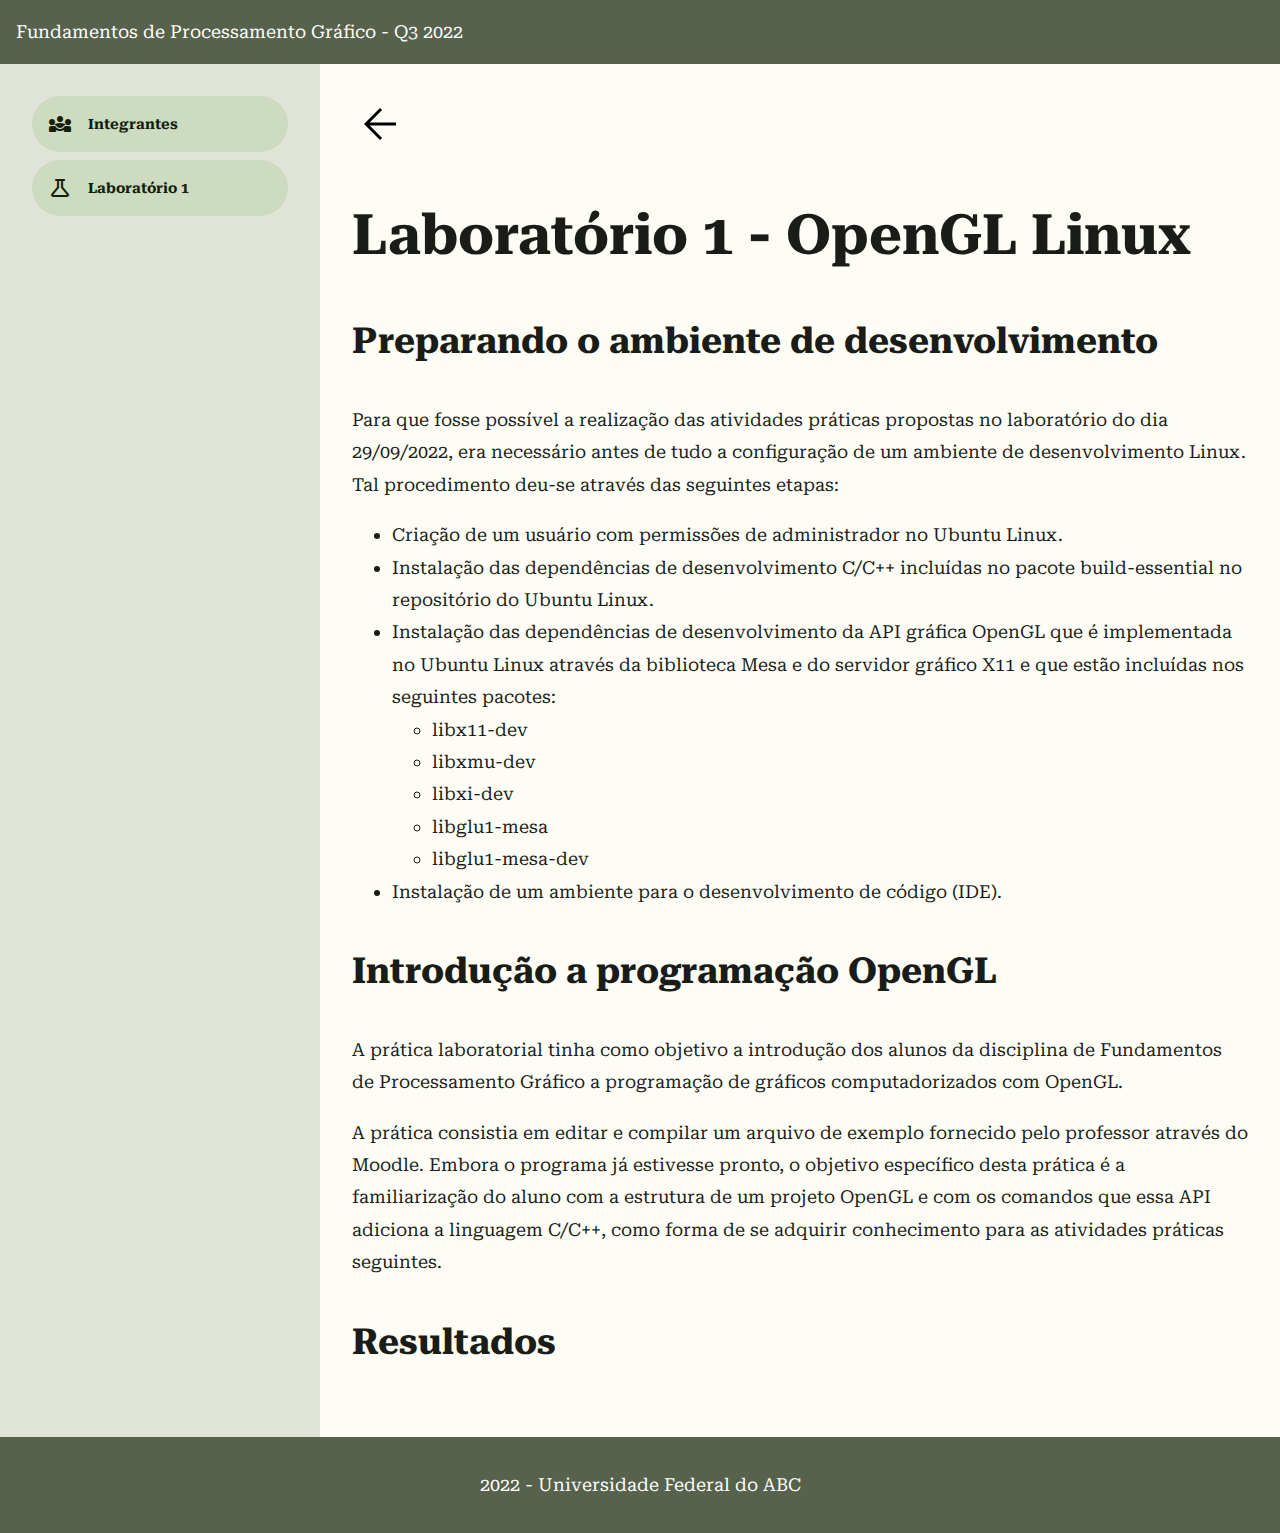
==== lab1.html @ c9dc5fba "Adicionada página do relatório do laboratório 1" ====
<!DOCTYPE html>
<html lang="pt-BR">

<head>
    <meta charset="UTF-8">
    <meta http-equiv="X-UA-Compatible" content="IE=edge">
    <meta name="viewport" content="width=device-width, initial-scale=1.0">
    <title>Fundamentos de Processamento Gráfico</title>
    <link rel="preconnect" href="https://fonts.googleapis.com">
    <link rel="preconnect" href="https://fonts.gstatic.com" crossorigin>
    <link
        href="https://fonts.googleapis.com/css2?family=Roboto+Serif:opsz,wght@8..144,400;8..144,500;8..144,600;8..144,700&display=swap"
        rel="stylesheet">
    <link rel="stylesheet"
        href="https://fonts.googleapis.com/css2?family=Material+Symbols+Rounded:opsz,wght,FILL,GRAD@48,400,1,0" />
    <link rel="stylesheet" href="style.css">
</head>

<body>
    <div class="container">
        <header>
            <p>
                Fundamentos de Processamento Gráfico - Q3 2022
            </p>
        </header>

        <aside>
            <nav class="sitemap">
                <ul>
                    <li>
                        <a href="index.html">
                            <span class="material-symbols-rounded">
                                diversity_3
                            </span>
                            Integrantes
                        </a>
                    </li>
                    <li>
                        <a href="#lab1">
                            <span class="material-symbols-rounded">
                                science
                            </span>
                            Laboratório 1
                        </a>
                    </li>
                </ul>
            </nav>
        </aside>

        <main>
            <a href="index.html" title="Voltar" class="back-button">
                <span class="back-icon"></span>
            </a>

            <h1 class="title">Laboratório 1 - OpenGL Linux</h1>

            <section>
                <h3>Preparando o ambiente de desenvolvimento</h3>

                <article>
                    <p>
                        Para que fosse possível a realização das atividades práticas propostas no laboratório do dia
                        29/09/2022, era necessário antes de tudo a configuração de um ambiente de desenvolvimento Linux.
                        Tal procedimento deu-se através das seguintes etapas:
                    </p>

                    <ul>
                        <li>Criação de um usuário com permissões de administrador no Ubuntu Linux.</li>
                        <li>Instalação das dependências de desenvolvimento C/C++ incluídas no pacote build-essential no
                            repositório do Ubuntu Linux.</li>
                        <li>Instalação das dependências de desenvolvimento da API gráfica OpenGL que é implementada no
                            Ubuntu Linux através da biblioteca Mesa e do servidor gráfico X11 e que estão incluídas nos
                            seguintes pacotes:

                            <ul>
                                <li>libx11-dev</li>
                                <li>libxmu-dev</li>
                                <li>libxi-dev</li>
                                <li>libglu1-mesa</li>
                                <li>libglu1-mesa-dev</li>
                            </ul>
                        </li>
                        <li>Instalação de um ambiente para o desenvolvimento de código (IDE).</li>
                    </ul>
                </article>
            </section>

            <section>
                <h3>Introdução a programação OpenGL</h3>

                <article>
                    <p>
                        A prática laboratorial tinha como objetivo a introdução dos alunos da disciplina de Fundamentos
                        de Processamento Gráfico a programação de gráficos computadorizados com OpenGL.
                    </p>

                    <p>
                        A prática consistia em editar e compilar um arquivo de exemplo fornecido pelo professor através
                        do Moodle. Embora o programa já estivesse pronto, o objetivo específico desta prática é a
                        familiarização do aluno com a estrutura de um projeto OpenGL e com os comandos que essa API
                        adiciona a linguagem C/C++, como forma de se adquirir conhecimento para as atividades práticas
                        seguintes.
                    </p>
                </article>
            </section>

            <section>
                <h3>Resultados</h3>
            </section>
        </main>

        <footer>
            <p>2022 - Universidade Federal do ABC</p>
        </footer>
    </div>
</body>

</html>
---- style.css ----
html,
body {
  height: 100%;
  margin: 0;
  font-family: "Roboto Serif", serif;
  background-color: #fdfdf6;
}

h1 {
  font-size: 3.5rem;
}

h2 {
  font-size: 3rem;
}

h3 {
  font-size: 2.25rem;
}

h4 {
  font-size: 1.5rem;
}

body {
  font-size: 1.125rem;
  font-weight: 400;
  color: #1a1c18;
  line-height: 1.5;
}

.container {
  height: auto;
  display: grid;
  grid-template-columns: 1fr 3fr;
  grid-template-rows: min-content auto min-content;
}

header {
  grid-column: 1/3;
  grid-row: 1/2;
  display: flex;
  align-items: center;
  height: 64px;
  padding: 0 16px 0 16px;
  background-color: #56624b;
}

header > p {
  margin: 0;
  line-height: 64px;
  color: #fff;
}

aside {
  grid-column: 1/2;
  grid-row: 2/3;
  background-color: #e0e4d6;
}

.sitemap {
  padding: 32px;
}

.sitemap ul {
  margin: 0;
  padding: 0;
  list-style-type: none;
}

.sitemap ul li {
  padding: 0 16px 0 16px;
  line-height: 56px;
  background-color: #cddbc0;
  border-radius: 28px;
  margin: 0 0 8px 0;
}

.sitemap ul li a {
  display: flex;
  column-gap: 16px;
  align-items: center;
  font-size: 0.875rem;
  font-weight: 700;
  color: #141e0c;
  text-decoration: none;
}

main {
  grid-column: 2/3;
  grid-row: 2/3;
  padding: 32px;
}

article {
  line-height: 1.8;
}

footer {
  grid-column: 1/3;
  grid-row: 3/4;
  display: flex;
  justify-content: center;
  align-items: center;
  height: 96px;
  padding: 0 16px 0 16px;
  background-color: #56624b;
}

footer > p {
  margin: 0;
  color: #ffffff;
}

hr {
  height: 1px;
  background-color: #74796d;
  border: none;
}

.title {
  font-weight: 700;
  color: #1a1c18;
}

.about-me {
  display: flex;
  align-items: center;
  column-gap: 16px;
  padding: 16px;
  border-radius: 24px;
  background-color: #dae7ca;
}

.about-me:not(:last-child) {
  margin-bottom: 16px;
}

.about-me h4 {
  margin: 0 0 12px 0;
  color: #141e0c;
}

.about-me p {
  font-size: 1rem;
  color: #141e0c;
  font-style: italic;
  margin: 8px 0 0 0;
}

.profile-picture {
  width: 128px;
  height: 128px;
  border-radius: 100%;
}

.fav-links ul {
  display: flex;
  column-gap: 16px;
  margin: 0;
  padding: 0;
  list-style-type: none;
}

.fav-links ul li {
  display: flex;
  justify-content: center;
  align-items: center;
  width: 96px;
  height: 96px;
  background-color: #dae7ca;
  border-radius: 24px;
}

.icon {
  height: 56px;
}

.back-button {
  display: inline-flex;
  justify-content: center;
  align-items: center;
  width: 56px;
  height: 56px;
  border-radius: 100%;
}

.back-button:hover {
  background-color: #cddbc0;
}

.back-icon {
  display: inline-block;
  width: 48px;
  height: 48px;
  background: url(arrow_back.svg);
}
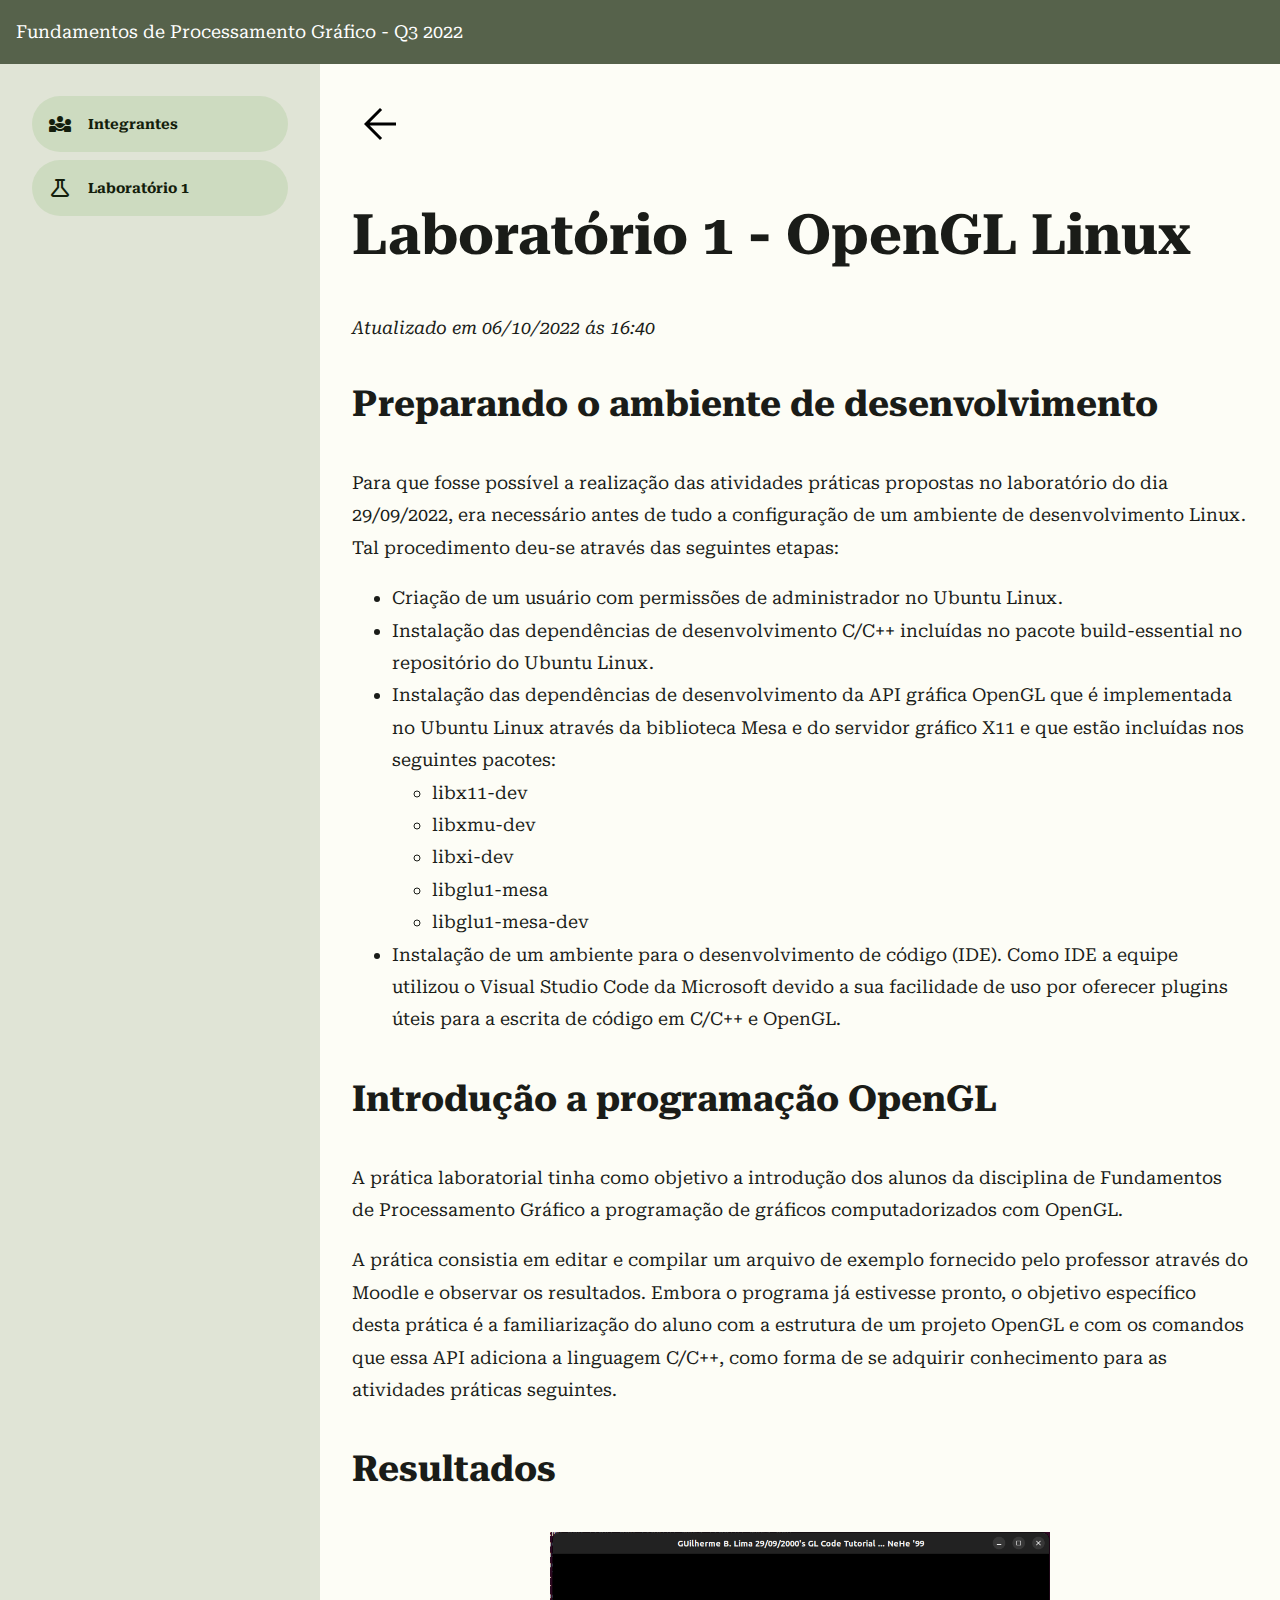
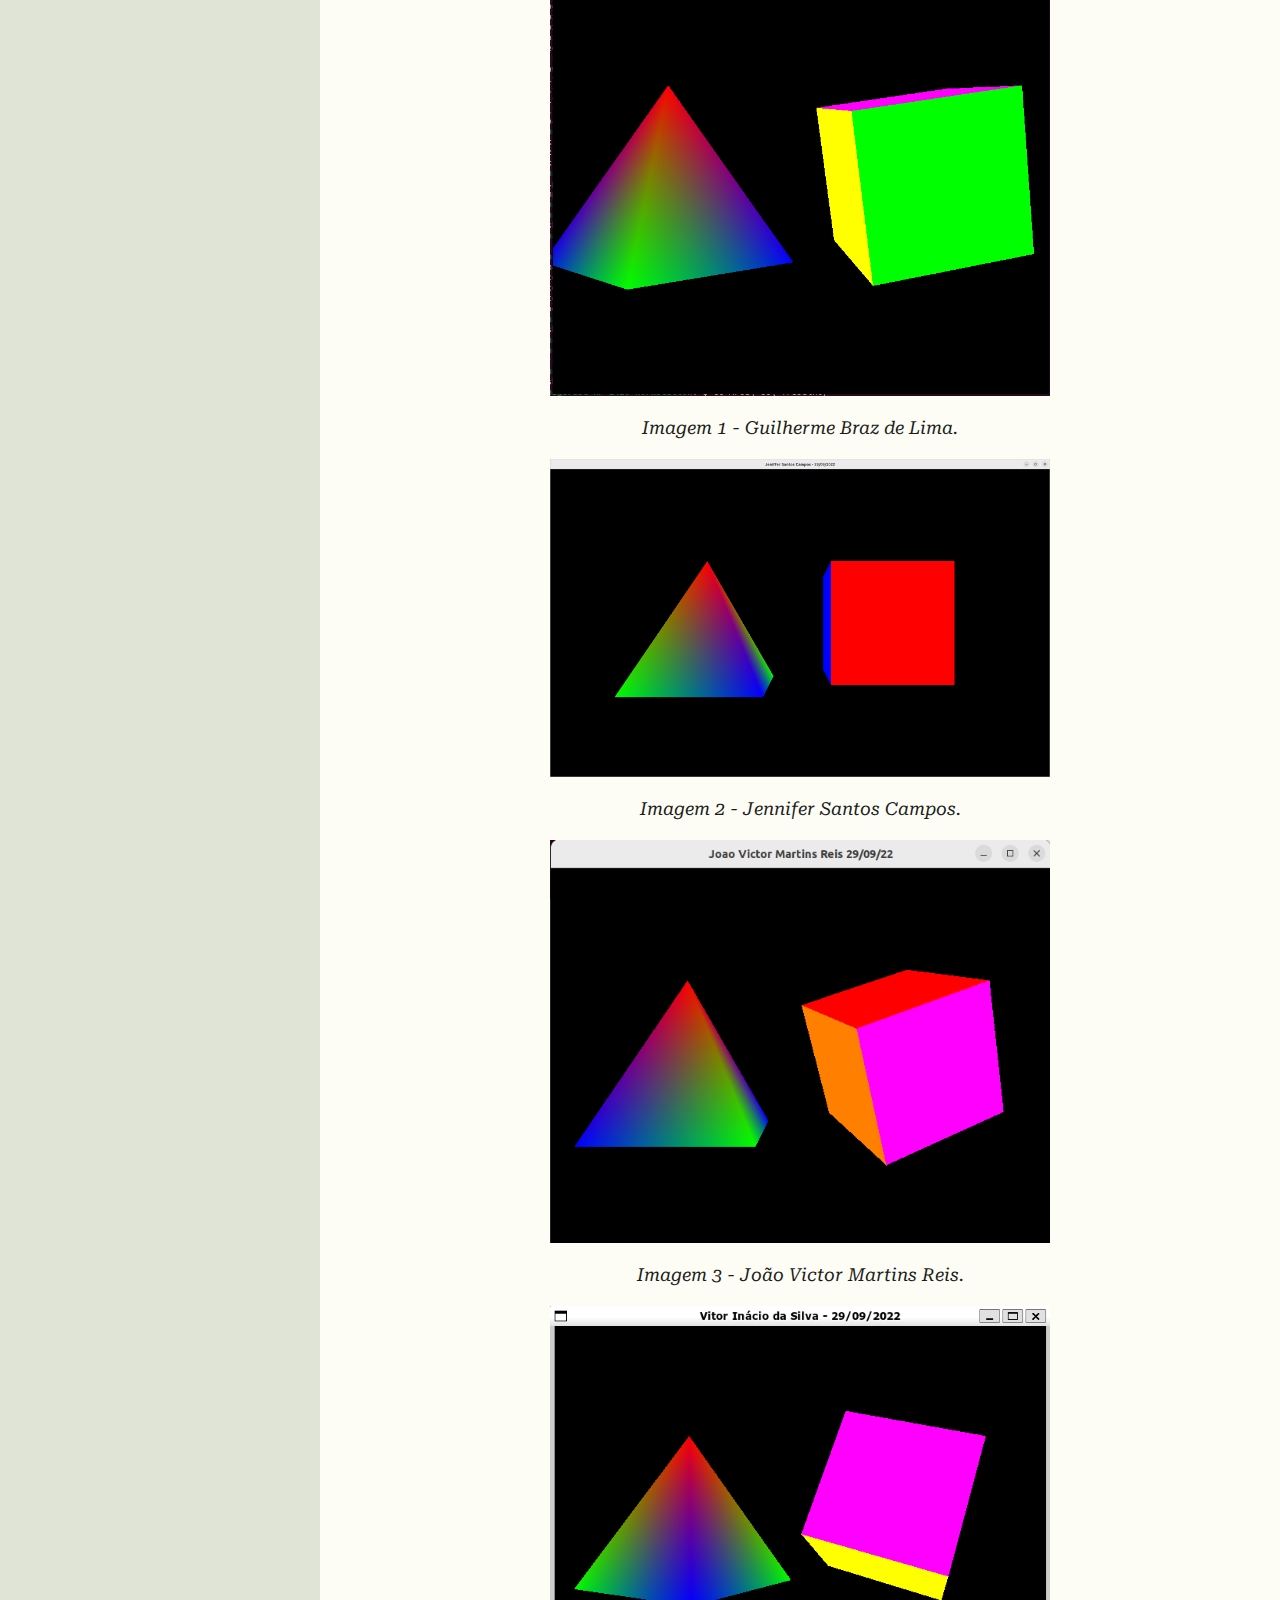
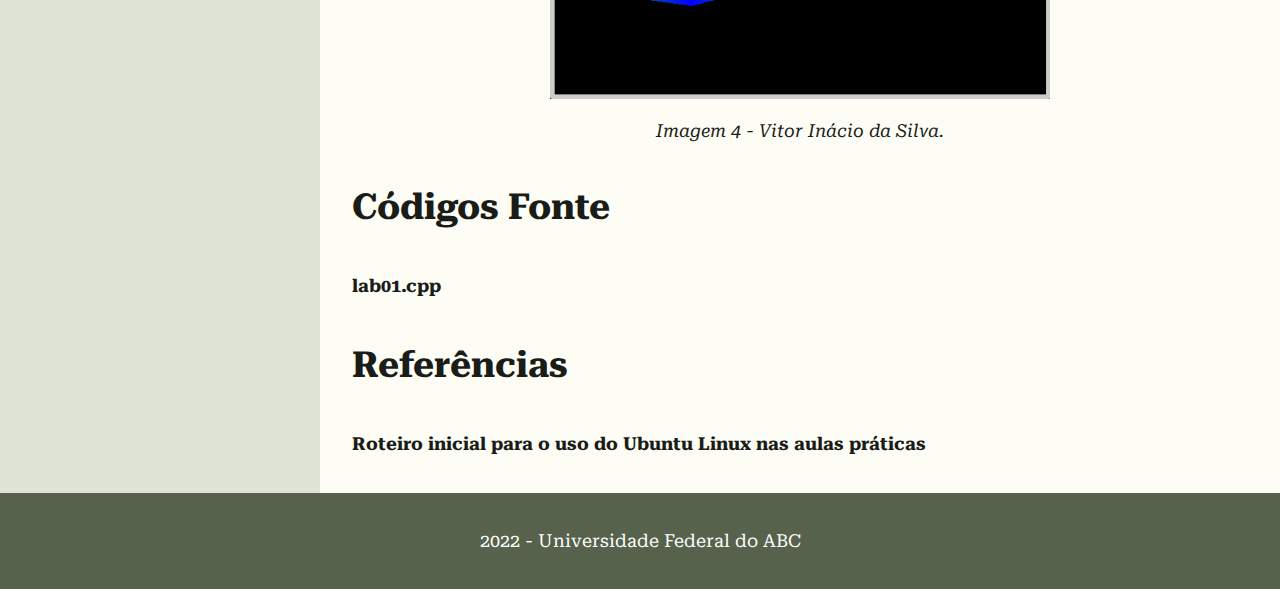
==== commit df1cc4a0: "Imagens adicionadas aos resultados" ====
--- a/lab1.html
+++ b/lab1.html
@@ -53,6 +53,11 @@
             </a>
 
             <h1 class="title">Laboratório 1 - OpenGL Linux</h1>
+            <p>
+                <i>
+                    Atualizado em 06/10/2022 ás 16:40
+                </i>
+            </p>
 
             <section>
                 <h3>Preparando o ambiente de desenvolvimento</h3>
@@ -80,7 +85,9 @@
                                 <li>libglu1-mesa-dev</li>
                             </ul>
                         </li>
-                        <li>Instalação de um ambiente para o desenvolvimento de código (IDE).</li>
+                        <li>Instalação de um ambiente para o desenvolvimento de código (IDE). Como IDE a equipe utilizou
+                            o Visual Studio Code da Microsoft devido a sua facilidade de uso por oferecer plugins úteis
+                            para a escrita de código em C/C++ e OpenGL.</li>
                     </ul>
                 </article>
             </section>
@@ -96,16 +103,41 @@
 
                     <p>
                         A prática consistia em editar e compilar um arquivo de exemplo fornecido pelo professor através
-                        do Moodle. Embora o programa já estivesse pronto, o objetivo específico desta prática é a
-                        familiarização do aluno com a estrutura de um projeto OpenGL e com os comandos que essa API
-                        adiciona a linguagem C/C++, como forma de se adquirir conhecimento para as atividades práticas
-                        seguintes.
+                        do Moodle e observar os resultados. Embora o programa já estivesse pronto, o objetivo
+                        específico desta prática é a familiarização do aluno com a estrutura de um projeto OpenGL e com
+                        os comandos que essa API adiciona a linguagem C/C++, como forma de se adquirir conhecimento para
+                        as atividades práticas seguintes.
                     </p>
                 </article>
             </section>
 
             <section>
                 <h3>Resultados</h3>
+                <img src="01.png" alt="Laboratório Imagem 2" class="lab_image">
+                <p class="legenda"><i>Imagem 1 - Guilherme Braz de Lima.</i></p>
+                <img src="02.png" alt="Laboratório Imagem 1" class="lab_image">
+                <p class="legenda"><i>Imagem 2 - Jennifer Santos Campos.</i></p>
+                <img src="03.png" alt="Laboratório Imagem 4" class="lab_image">
+                <p class="legenda"><i>Imagem 3 - João Victor Martins Reis.</i></p>
+                <img src="04.png" alt="Laboratório Imagem 4" class="lab_image">
+                <p class="legenda"><i>Imagem 4 - Vitor Inácio da Silva.</i></p>
+            </section>
+
+            <section>
+                <h3>Códigos Fonte</h3>
+
+                <article>
+                    <a href="lab01.cpp">lab01.cpp</a>
+                </article>
+            </section>
+
+            <section>
+                <h3>Referências</h3>
+
+                <article>
+                    <a href="ESZI017__lab01_opengl_linux_x.pdf">Roteiro inicial para o uso do Ubuntu Linux nas aulas
+                        práticas</a>
+                </article>
             </section>
         </main>
 
--- a/style.css
+++ b/style.css
@@ -20,6 +20,16 @@
 
 h4 {
   font-size: 1.5rem;
+}
+
+a {
+  text-decoration: none;
+  color: #1a1c18;
+  font-weight: bold;
+}
+
+a:hover {
+  color: #56624b;
 }
 
 body {
@@ -195,3 +205,13 @@
   height: 48px;
   background: url(arrow_back.svg);
 }
+
+.lab_image {
+  display: block;
+  margin: auto;
+  width: 500px;
+}
+
+.legenda {
+  text-align: center;
+}
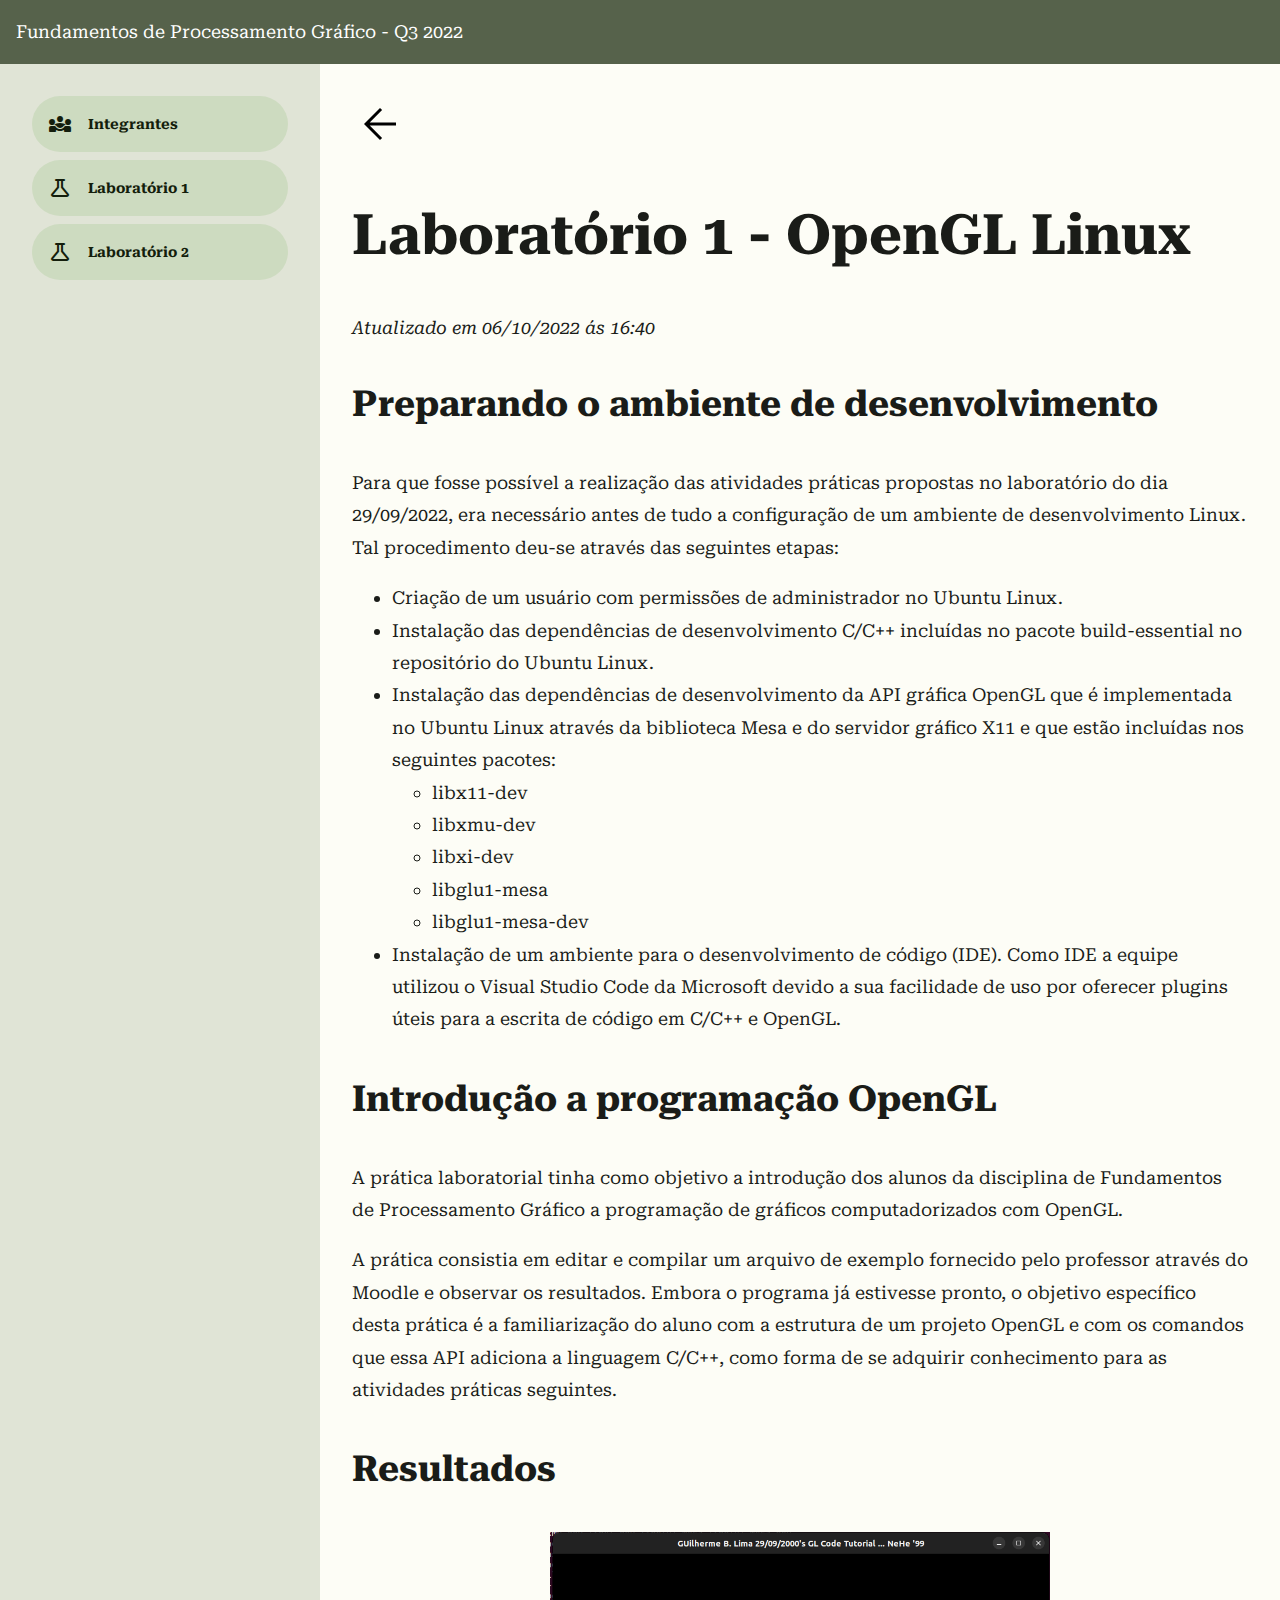
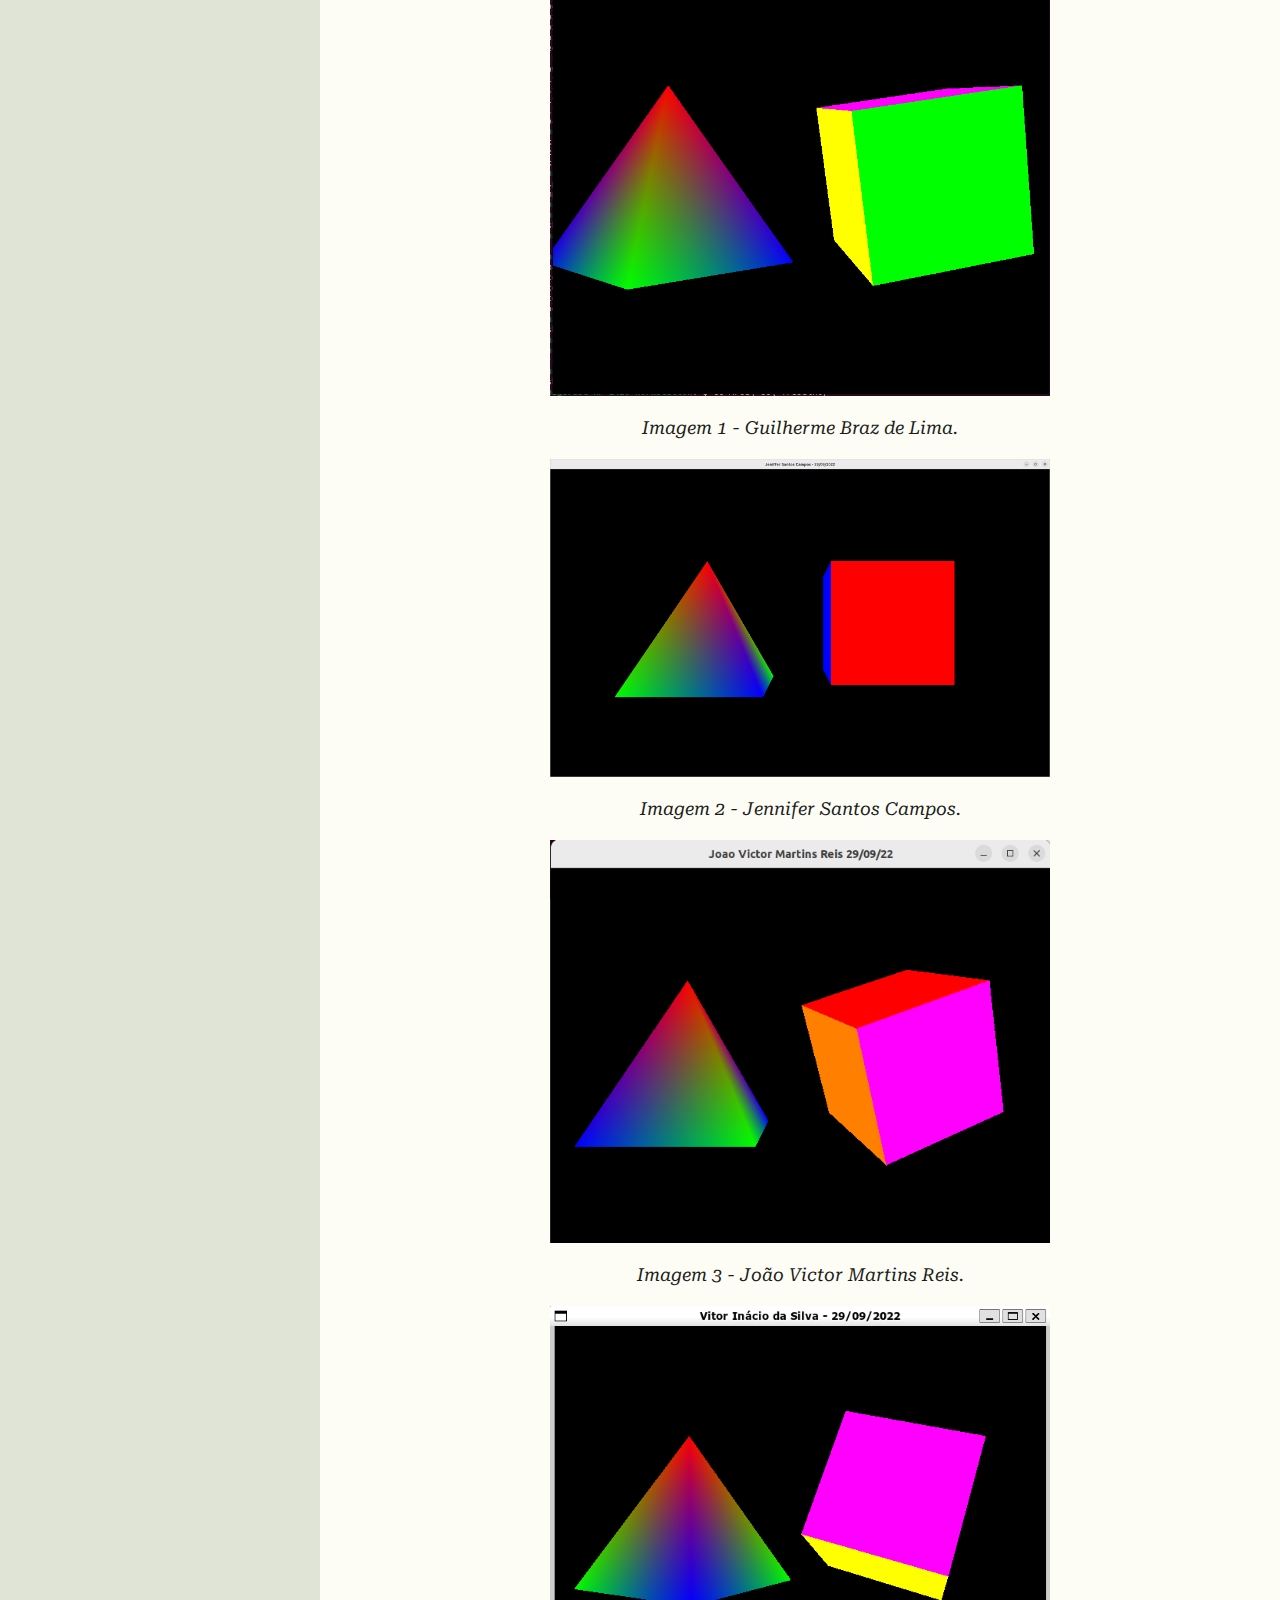
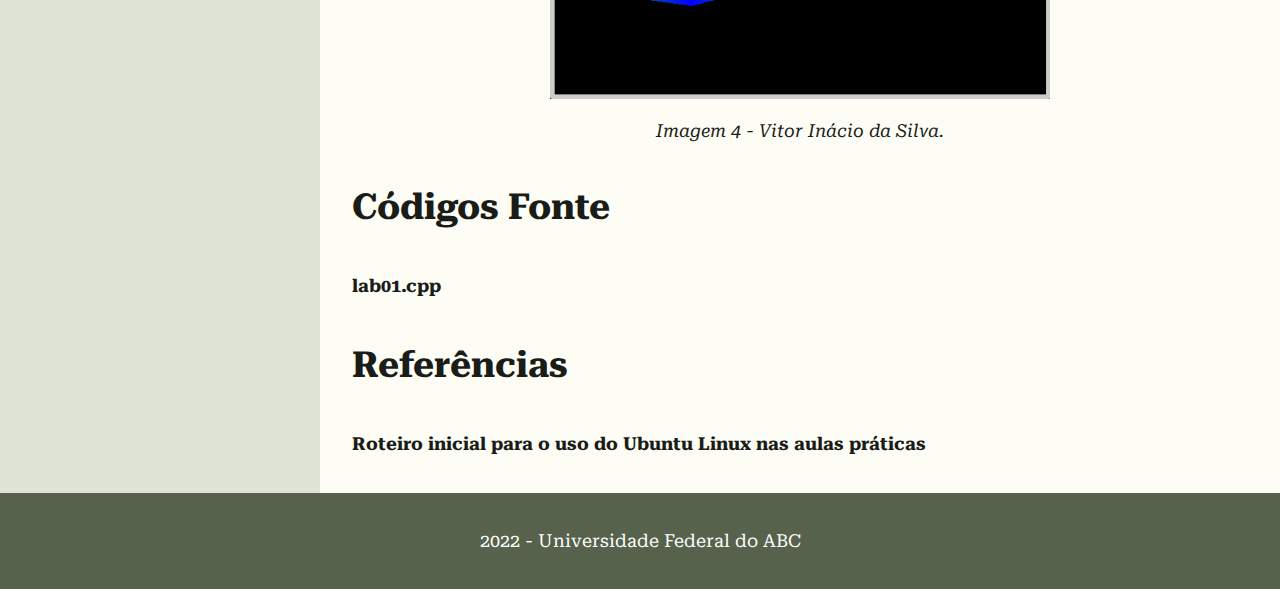
==== commit 34b6231d: "Update lab1.html" ====
--- a/lab1.html
+++ b/lab1.html
@@ -36,11 +36,19 @@
                         </a>
                     </li>
                     <li>
-                        <a href="#lab1">
+                        <a href="lab1.html">
                             <span class="material-symbols-rounded">
                                 science
                             </span>
                             Laboratório 1
+                        </a>
+                    </li>
+                    <li>
+                        <a href="lab2.html">
+                            <span class="material-symbols-rounded">
+                                science
+                            </span>
+                            Laboratório 2 
                         </a>
                     </li>
                 </ul>
@@ -147,4 +155,4 @@
     </div>
 </body>
 
-</html>+</html>
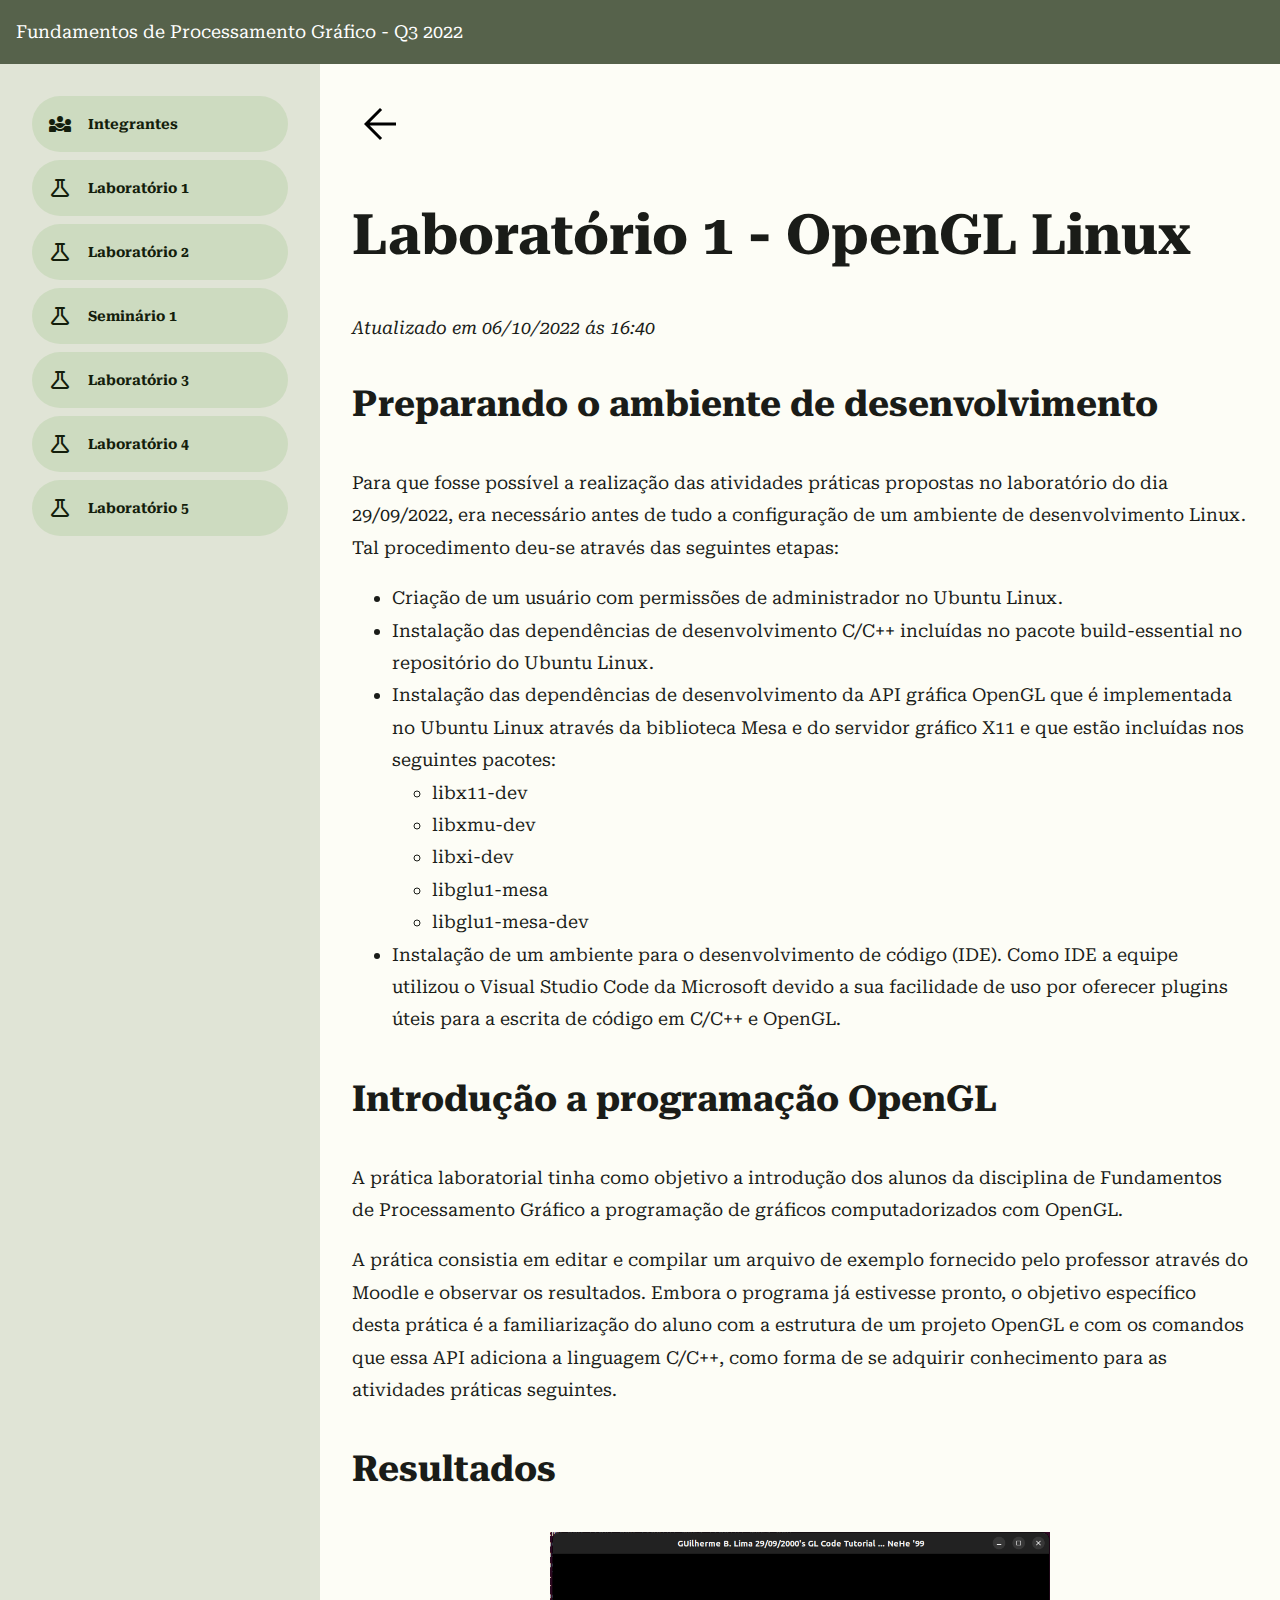
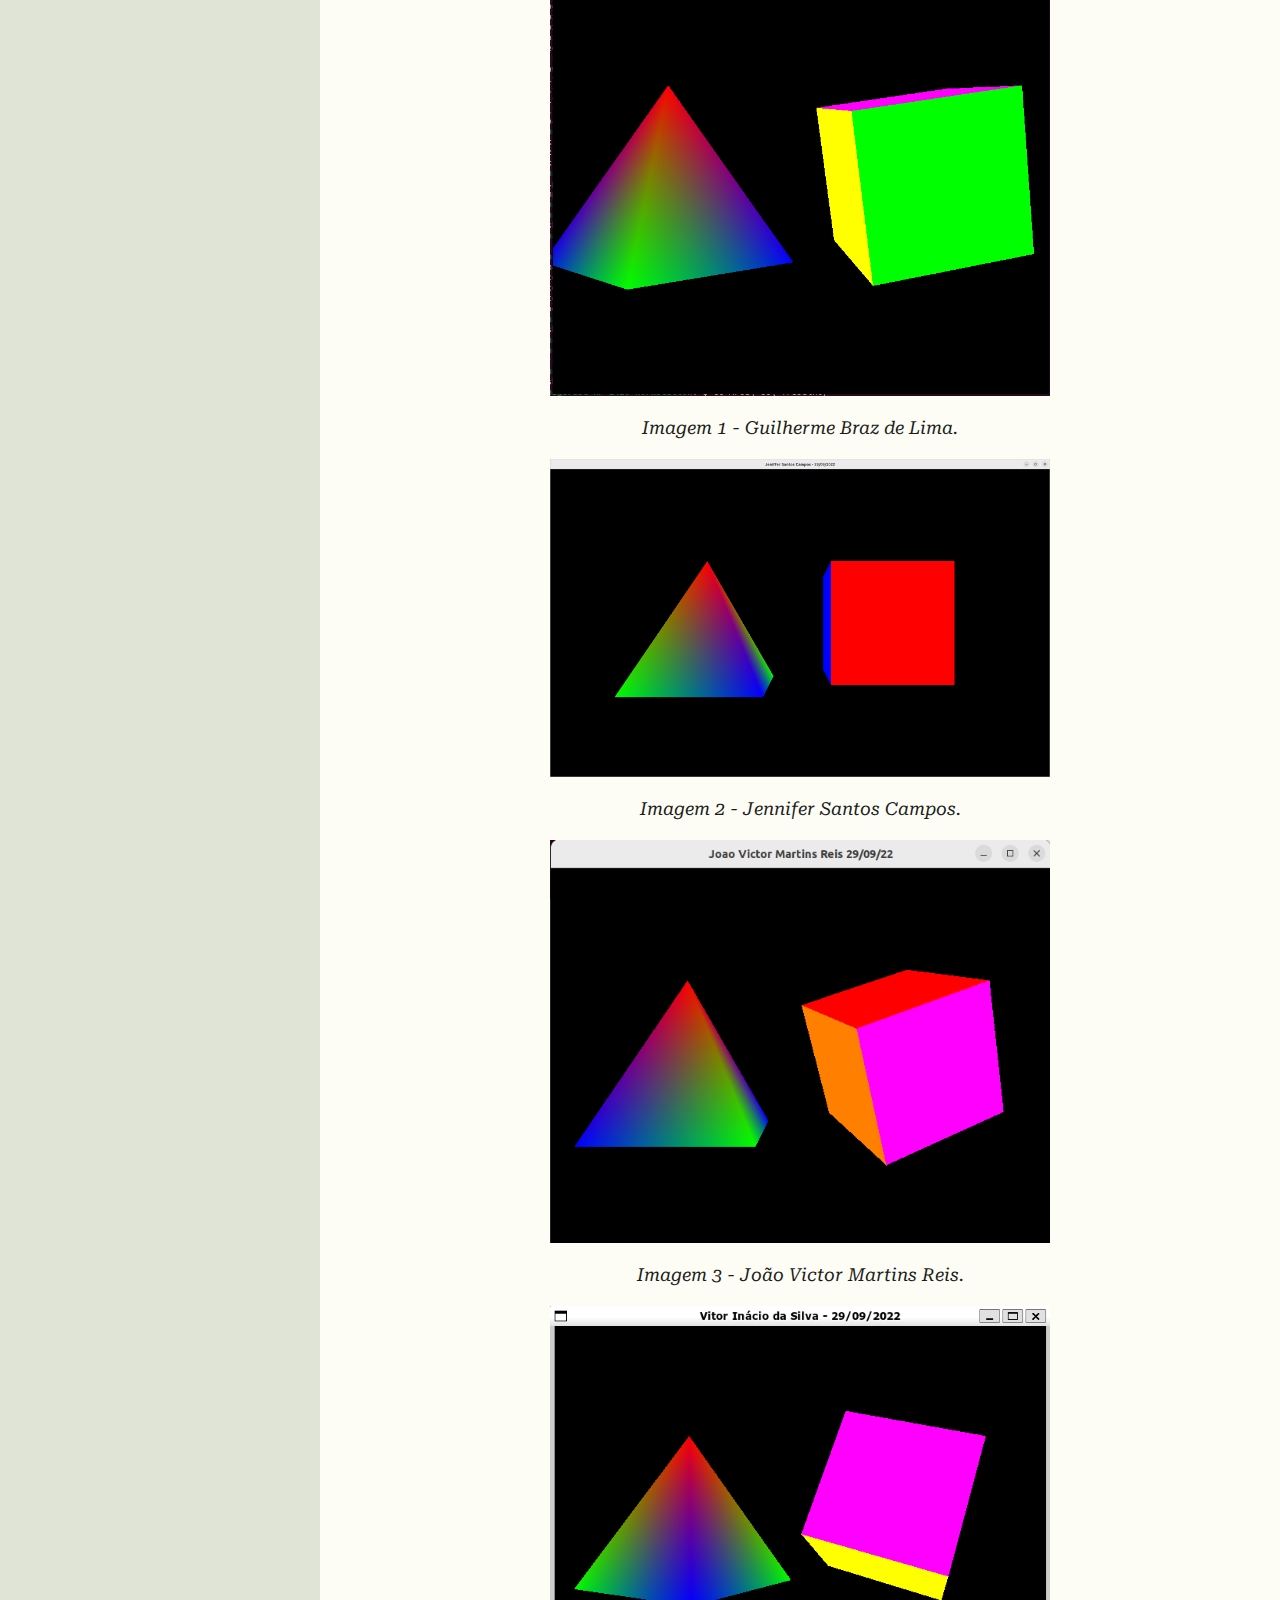
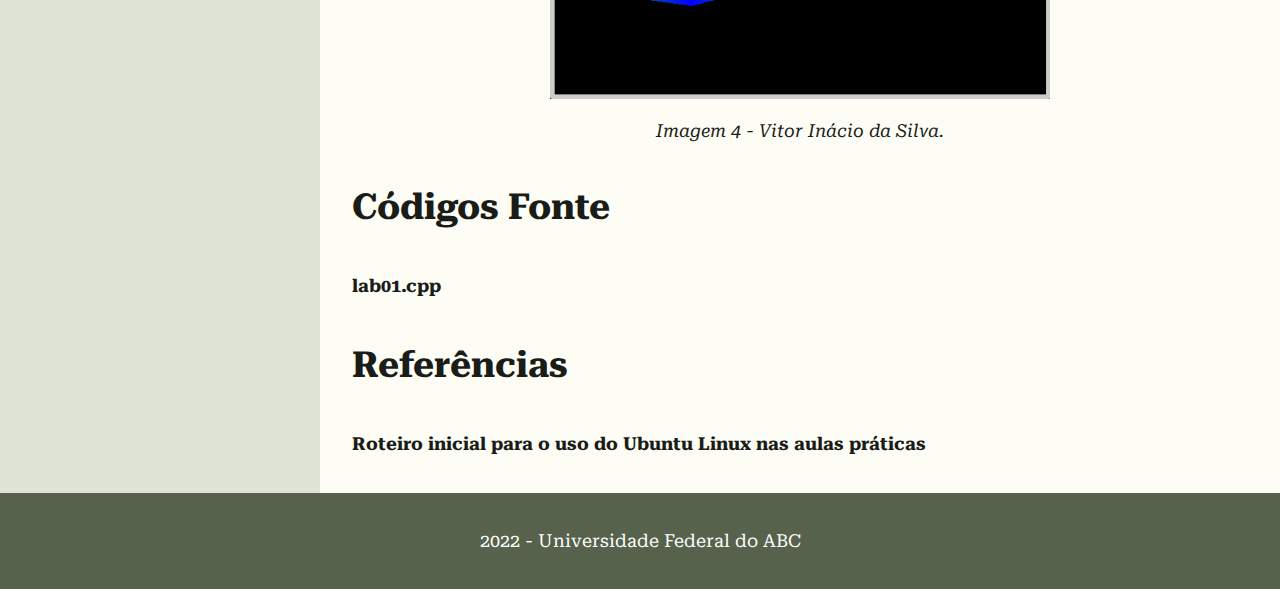
==== commit 4163f3b6: "Update lab1.html" ====
--- a/lab1.html
+++ b/lab1.html
@@ -25,36 +25,67 @@
         </header>
 
         <aside>
-            <nav class="sitemap">
-                <ul>
-                    <li>
-                        <a href="index.html">
-                            <span class="material-symbols-rounded">
-                                diversity_3
-                            </span>
-                            Integrantes
-                        </a>
-                    </li>
-                    <li>
-                        <a href="lab1.html">
-                            <span class="material-symbols-rounded">
-                                science
-                            </span>
-                            Laboratório 1
-                        </a>
-                    </li>
-                    <li>
-                        <a href="lab2.html">
-                            <span class="material-symbols-rounded">
-                                science
-                            </span>
-                            Laboratório 2 
-                        </a>
-                    </li>
-                </ul>
-            </nav>
-        </aside>
-
+           <nav class="sitemap">
+               <ul>
+                   <li>
+                       <a href="index.html">
+                           <span class="material-symbols-rounded">
+                               diversity_3
+                           </span>
+                           Integrantes
+                       </a>
+                   </li>
+                   <li>
+                       <a href="lab1.html">
+                           <span class="material-symbols-rounded">
+                               science
+                           </span>
+                           Laboratório 1
+                       </a>
+                   </li>
+                   <li>
+                       <a href="lab2.html">
+                           <span class="material-symbols-rounded">
+                               science
+                           </span>
+                           Laboratório 2
+                       </a>
+                   </li>
+                   <li>
+                       <a href="mf1.html">
+                           <span class="material-symbols-rounded">
+                               science
+                           </span>
+                           Seminário 1
+                       </a>
+                   </li>
+                   <li>
+                       <a href="lab3.html">
+                           <span class="material-symbols-rounded">
+                               science
+                           </span>
+                           Laboratório 3
+                       </a>
+                   </li>
+                   <li>
+                       <a href="lab4.html">
+                           <span class="material-symbols-rounded">
+                               science
+                           </span>
+                           Laboratório 4
+                       </a>
+                   </li>
+                   <li>
+                       <a href="lab5.html">
+                           <span class="material-symbols-rounded">
+                               science
+                           </span>
+                           Laboratório 5
+                       </a>
+                   </li>
+               </ul>
+           </nav>
+       </aside>
         <main>
             <a href="index.html" title="Voltar" class="back-button">
                 <span class="back-icon"></span>
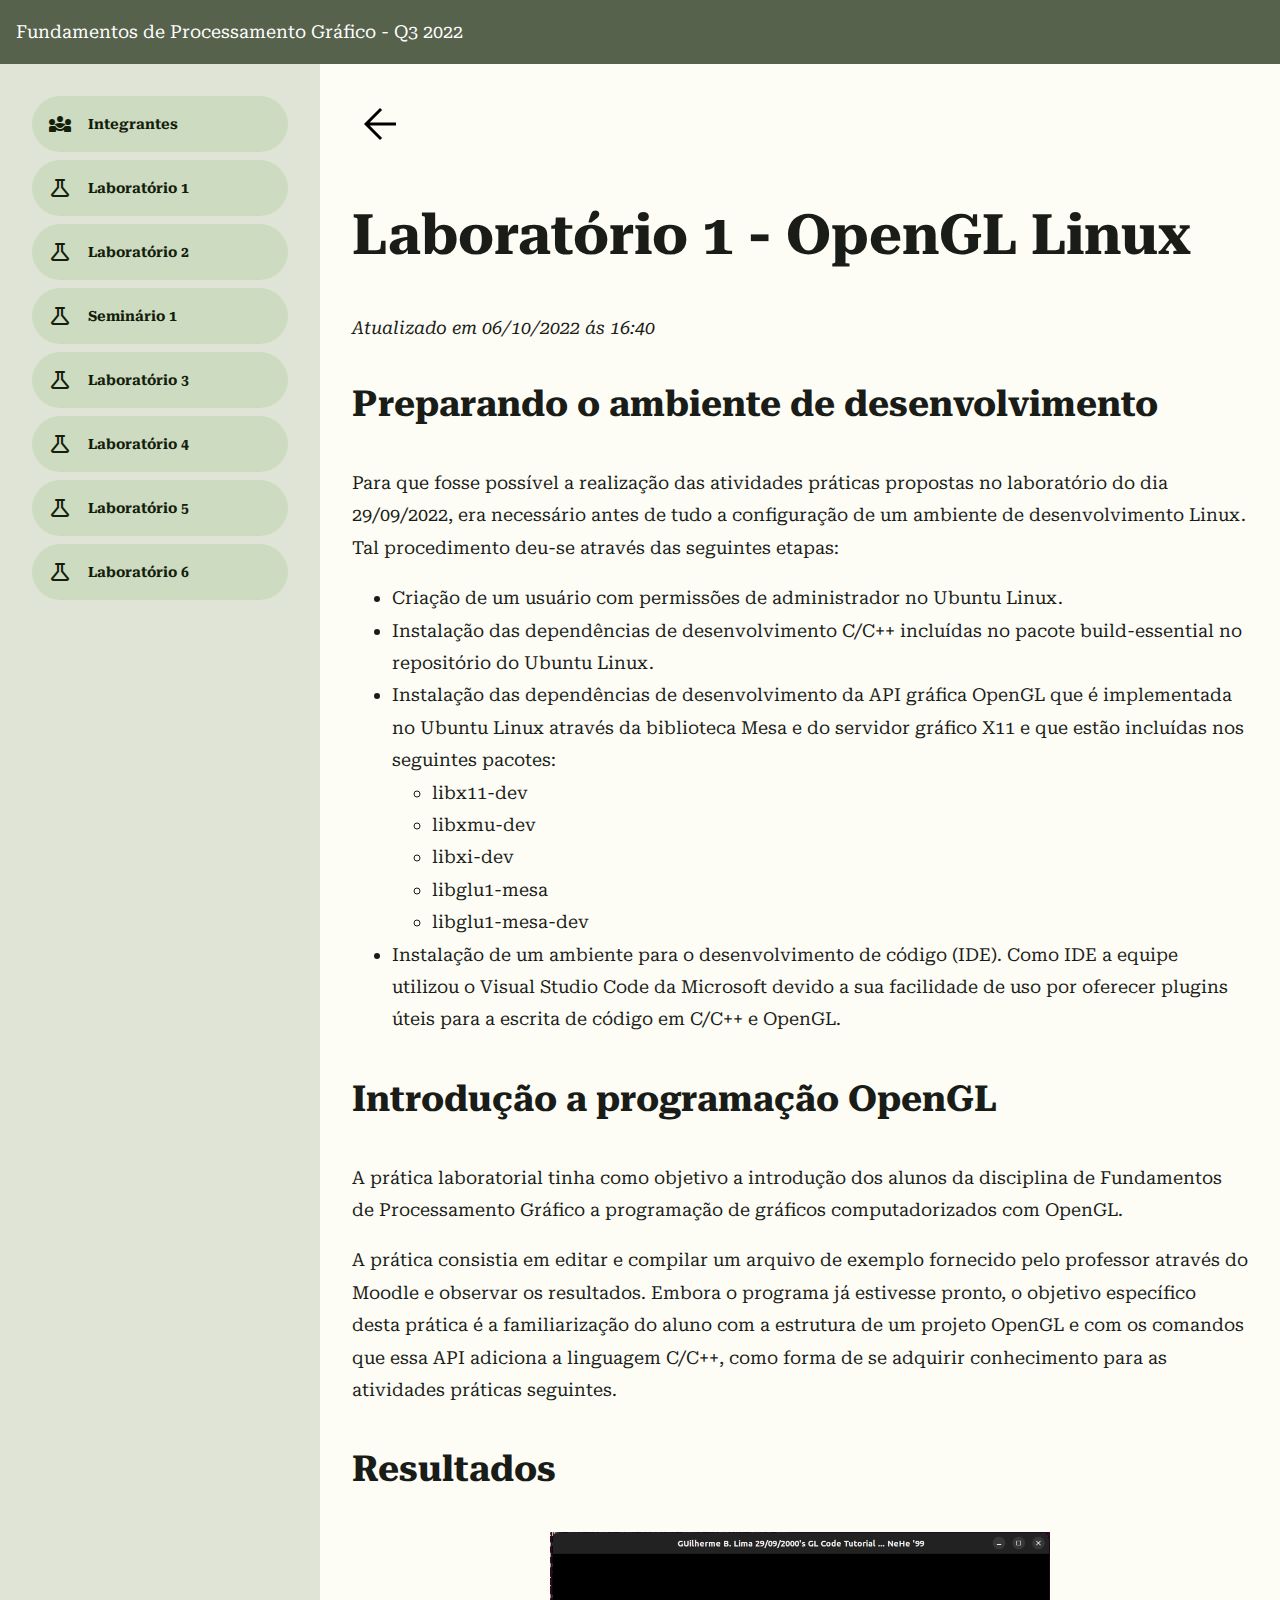
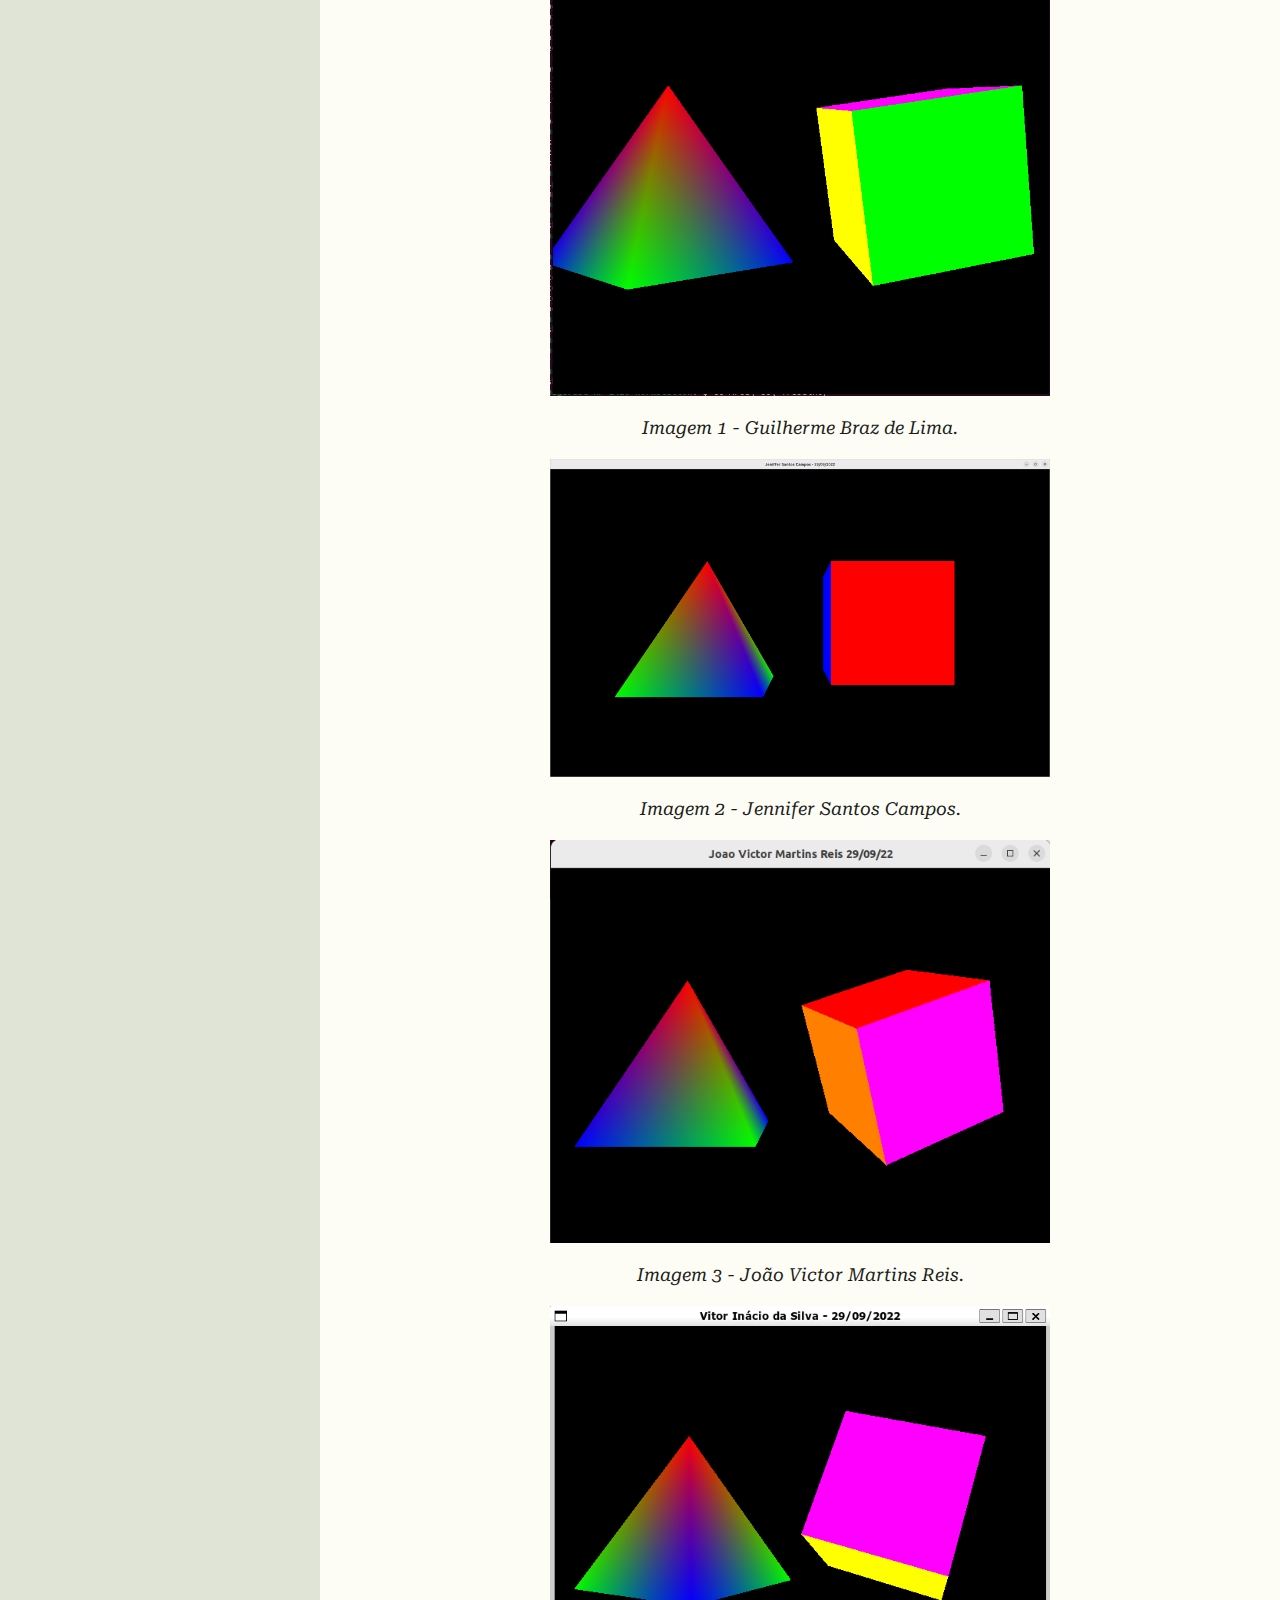
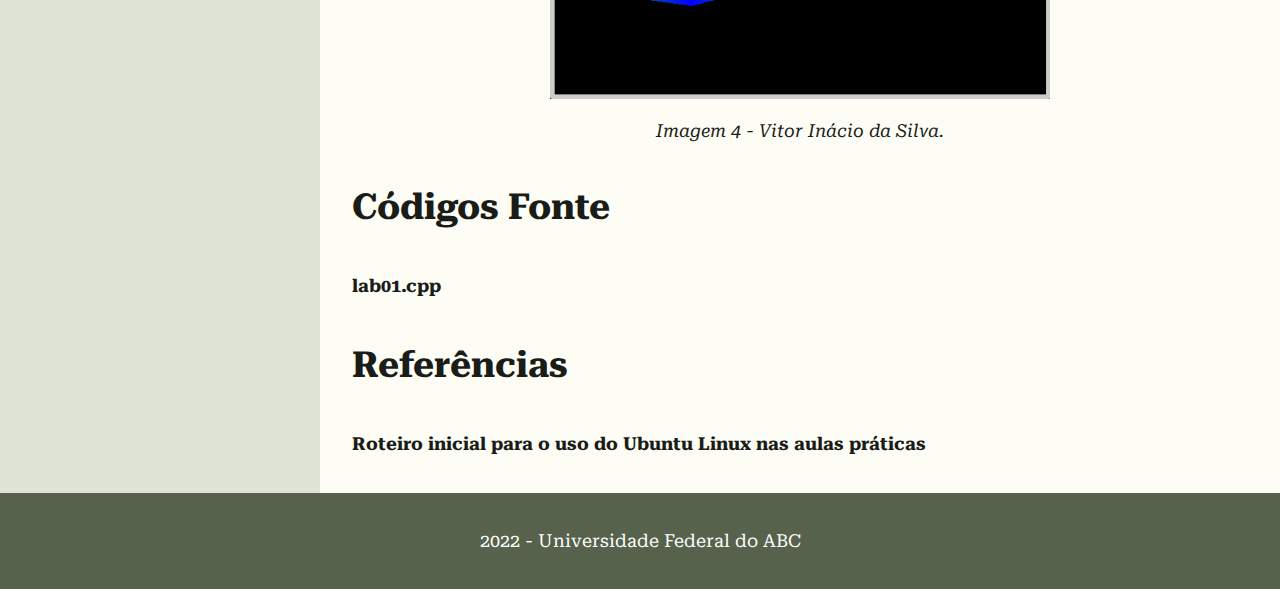
==== commit 763f0d9b: "Update lab1.html" ====
--- a/lab1.html
+++ b/lab1.html
@@ -24,68 +24,77 @@
             </p>
         </header>
 
-        <aside>
-           <nav class="sitemap">
-               <ul>
-                   <li>
-                       <a href="index.html">
-                           <span class="material-symbols-rounded">
-                               diversity_3
-                           </span>
-                           Integrantes
-                       </a>
-                   </li>
-                   <li>
-                       <a href="lab1.html">
-                           <span class="material-symbols-rounded">
-                               science
-                           </span>
-                           Laboratório 1
-                       </a>
-                   </li>
-                   <li>
-                       <a href="lab2.html">
-                           <span class="material-symbols-rounded">
-                               science
-                           </span>
-                           Laboratório 2
-                       </a>
-                   </li>
-                   <li>
-                       <a href="mf1.html">
-                           <span class="material-symbols-rounded">
-                               science
-                           </span>
-                           Seminário 1
-                       </a>
-                   </li>
-                   <li>
-                       <a href="lab3.html">
-                           <span class="material-symbols-rounded">
-                               science
-                           </span>
-                           Laboratório 3
-                       </a>
-                   </li>
-                   <li>
-                       <a href="lab4.html">
-                           <span class="material-symbols-rounded">
-                               science
-                           </span>
-                           Laboratório 4
-                       </a>
-                   </li>
-                   <li>
-                       <a href="lab5.html">
-                           <span class="material-symbols-rounded">
-                               science
-                           </span>
-                           Laboratório 5
-                       </a>
-                   </li>
-               </ul>
-           </nav>
-       </aside>
+       <aside>
+            <nav class="sitemap">
+                <ul>
+                    <li>
+                        <a href="index.html">
+                            <span class="material-symbols-rounded">
+                                diversity_3
+                            </span>
+                            Integrantes
+                        </a>
+                    </li>
+                    <li>
+                        <a href="lab1.html">
+                            <span class="material-symbols-rounded">
+                                science
+                            </span>
+                            Laboratório 1
+                        </a>
+                    </li>
+                    <li>
+                        <a href="lab2.html">
+                            <span class="material-symbols-rounded">
+                                science
+                            </span>
+                            Laboratório 2
+                        </a>
+                    </li>
+                    <li>
+                        <a href="mf1.html">
+                            <span class="material-symbols-rounded">
+                                science
+                            </span>
+                            Seminário 1
+                        </a>
+                    </li>
+                    <li>
+                        <a href="lab3.html">
+                            <span class="material-symbols-rounded">
+                                science
+                            </span>
+                            Laboratório 3
+                        </a>
+                    </li>
+                    <li>
+                        <a href="lab4.html">
+                            <span class="material-symbols-rounded">
+                                science
+                            </span>
+                            Laboratório 4
+                        </a>
+                    </li>
+                    <li>
+                        <a href="lab5.html">
+                            <span class="material-symbols-rounded">
+                                science
+                            </span>
+                            Laboratório 5
+                        </a>
+                    </li>
+                    <li>
+                        <a href="lab6.html">
+                            <span class="material-symbols-rounded">
+                                science
+                            </span>
+                            Laboratório 6
+                        </a>
+                    </li>
+                </ul>
+            </nav>
+        </aside>
+
         <main>
             <a href="index.html" title="Voltar" class="back-button">
                 <span class="back-icon"></span>
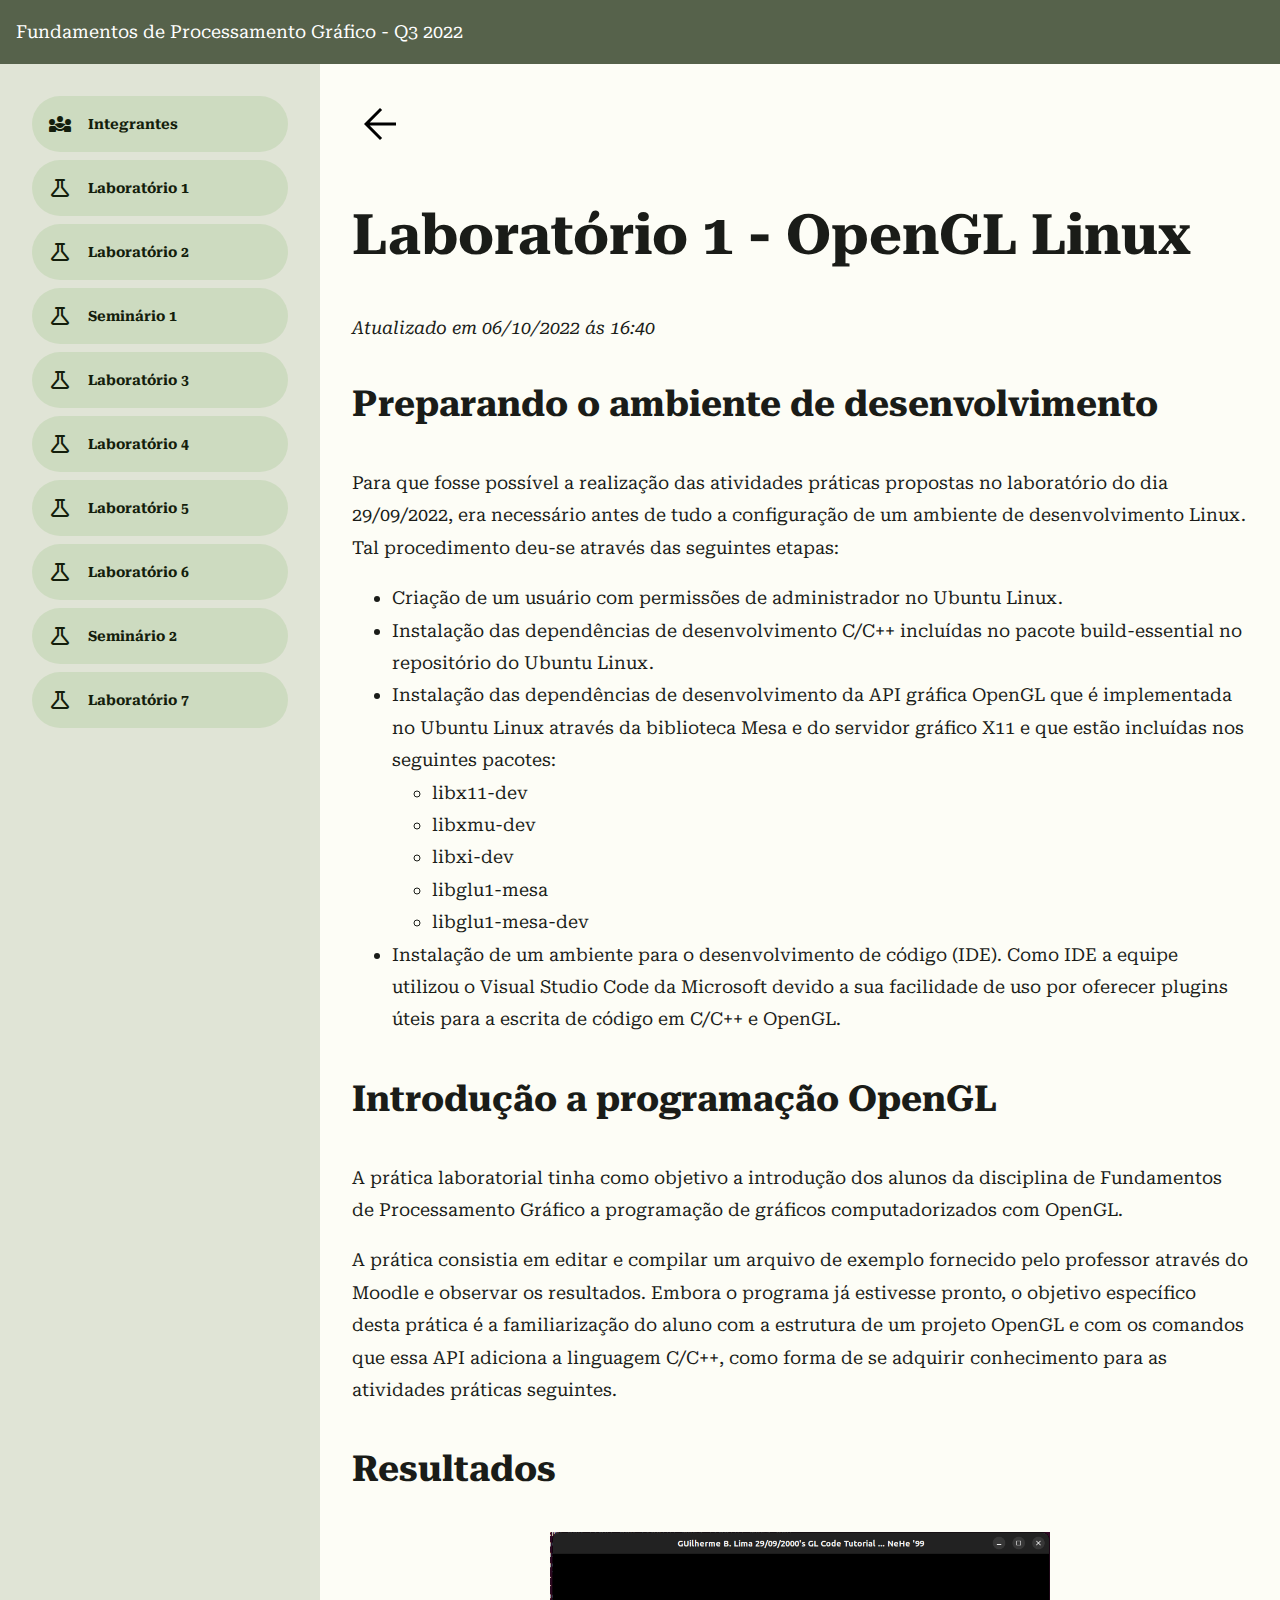
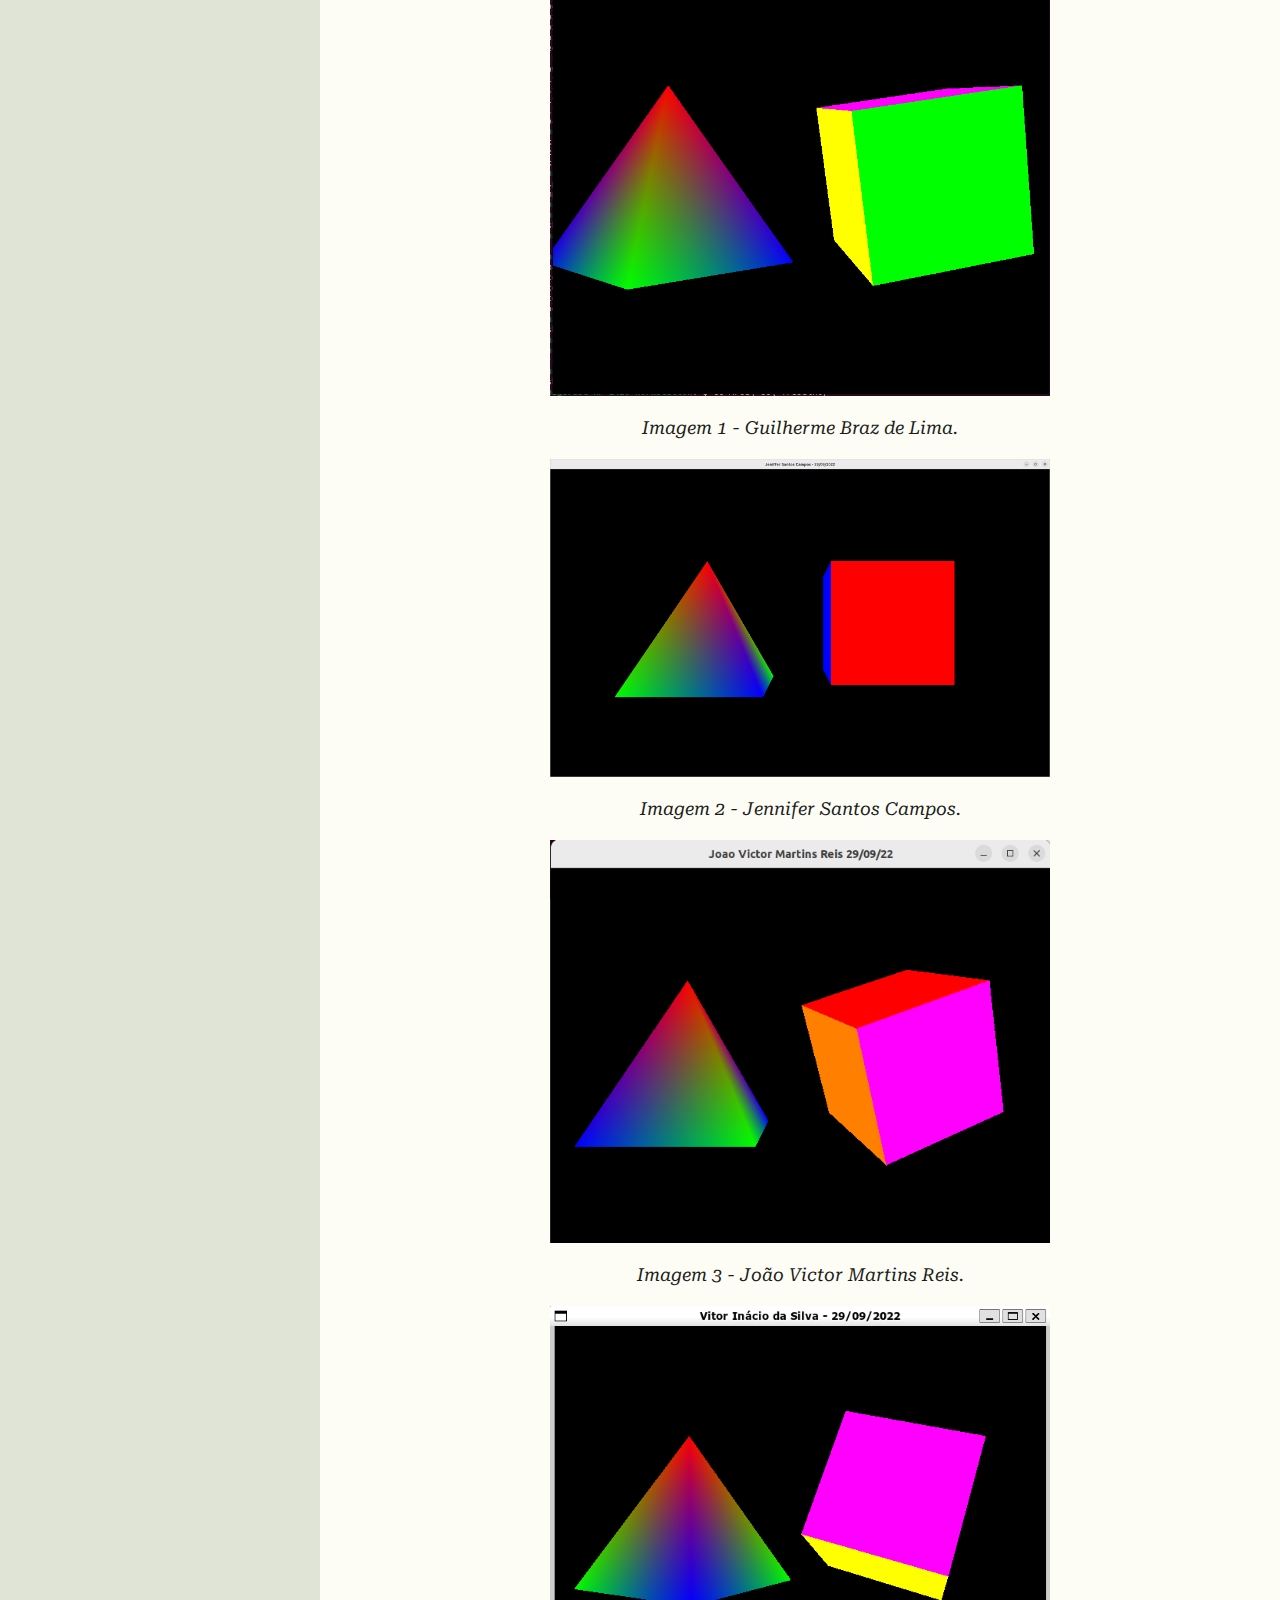
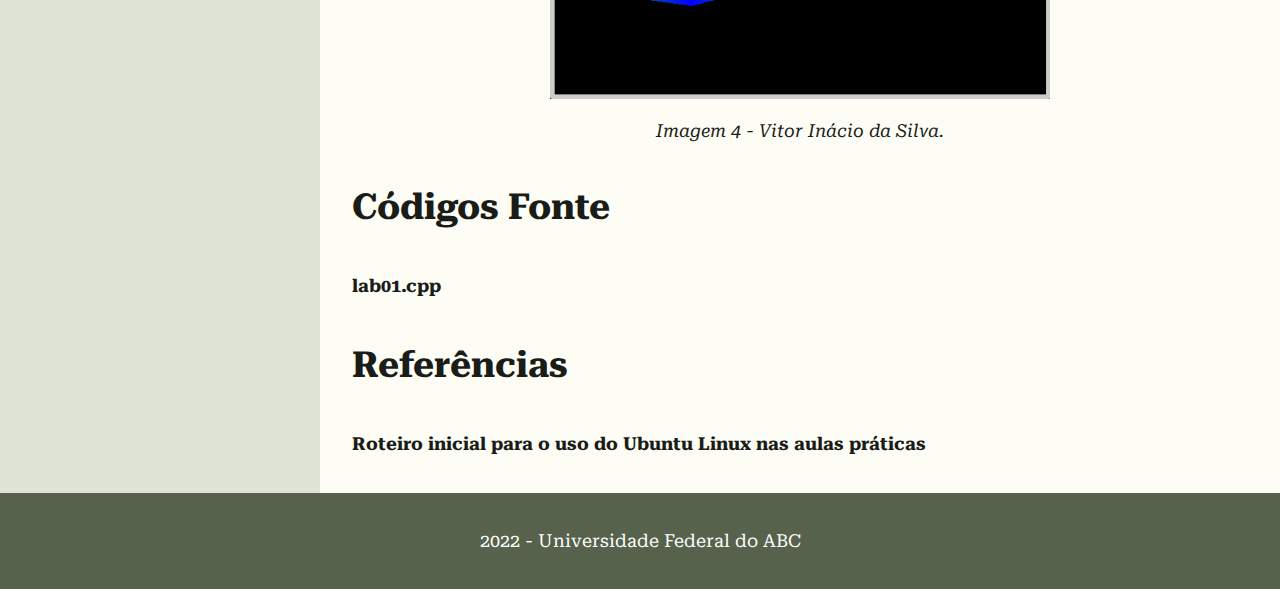
==== commit b81e3e24: "Update lab1.html" ====
--- a/lab1.html
+++ b/lab1.html
@@ -24,7 +24,8 @@
             </p>
         </header>
 
-       <aside>
+     
+        <aside>
             <nav class="sitemap">
                 <ul>
                     <li>
@@ -89,6 +90,22 @@
                                 science
                             </span>
                             Laboratório 6
+                        </a>
+                    </li>
+                    <li>
+                        <a href="mf2.html">
+                            <span class="material-symbols-rounded">
+                                science
+                            </span>
+                            Seminário 2
+                        </a>
+                    </li>
+                    <li>
+                        <a href="lab7.html">
+                            <span class="material-symbols-rounded">
+                                science
+                            </span>
+                            Laboratório 7
                         </a>
                     </li>
                 </ul>
